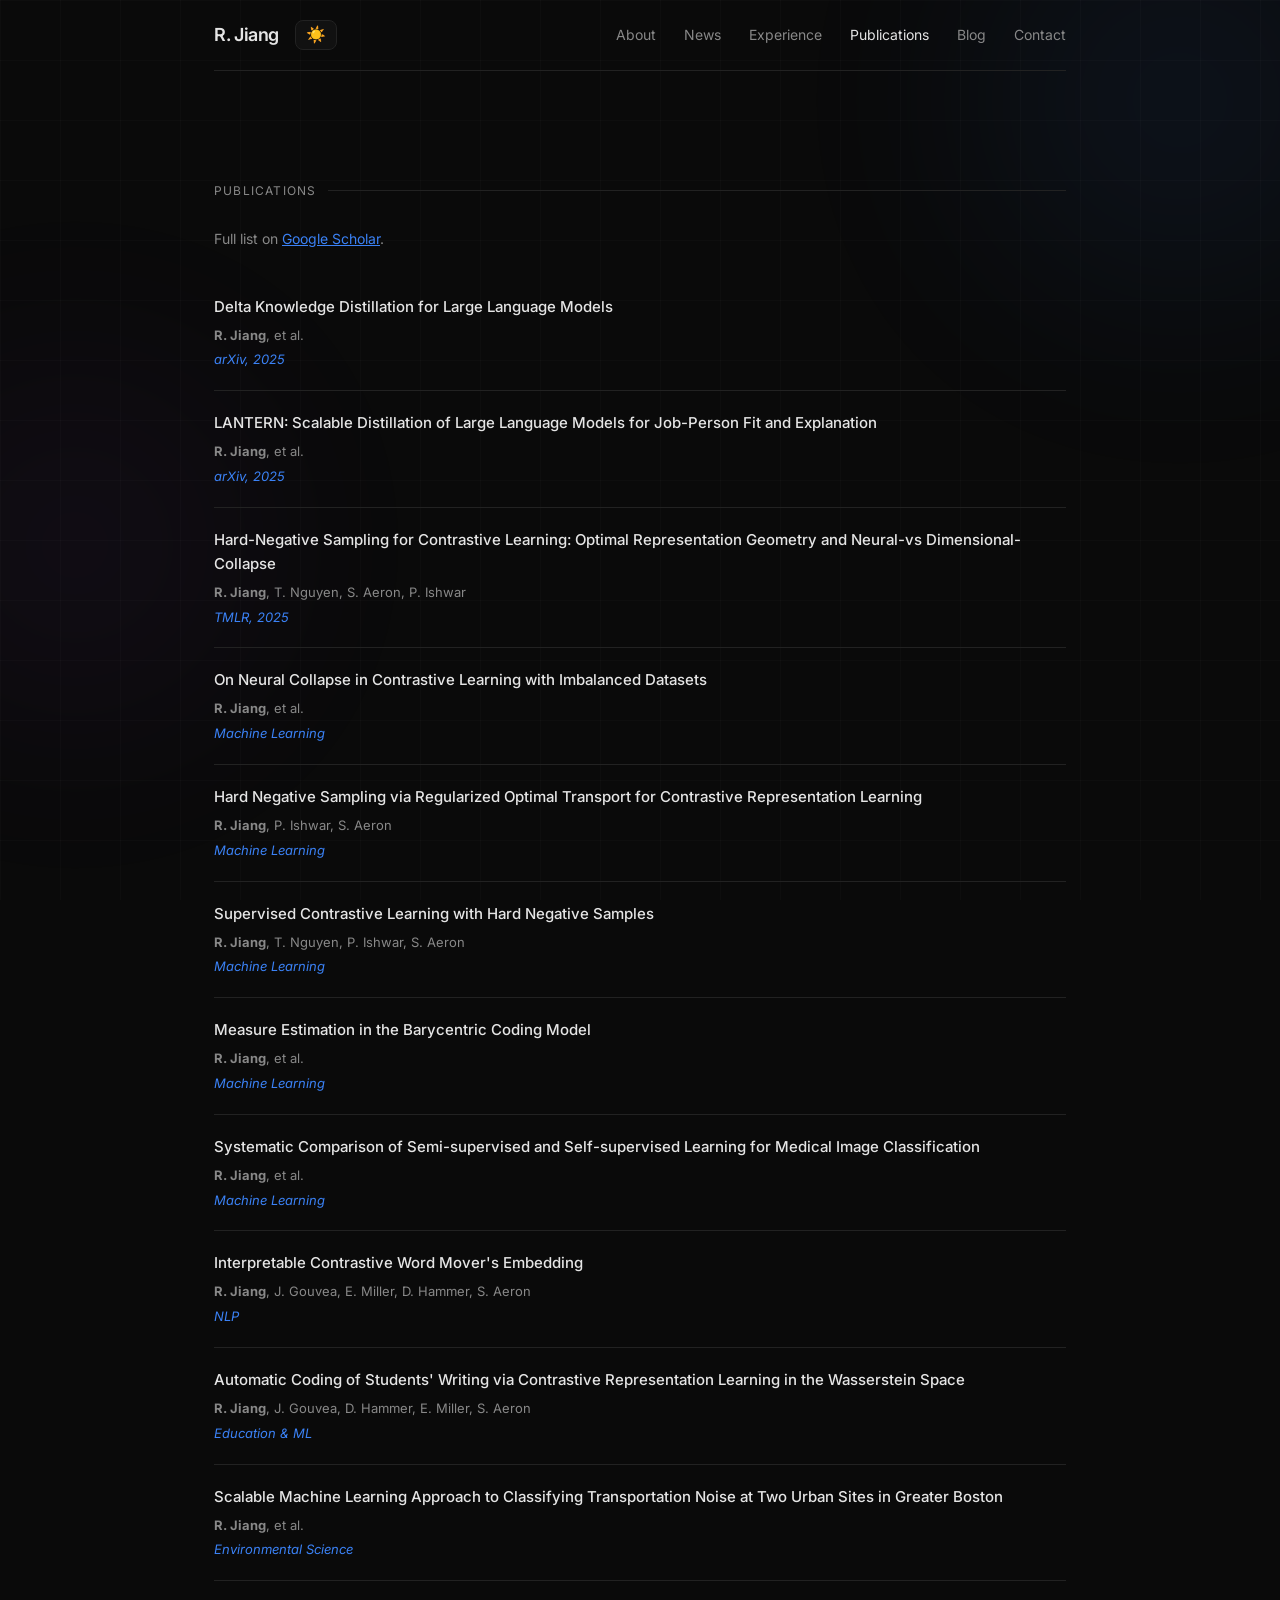
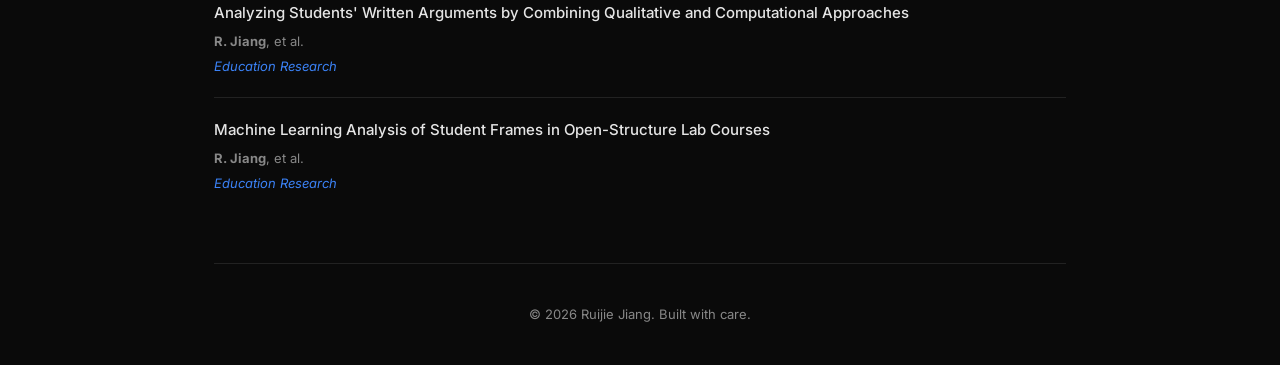
==== pages/publications.html @ 3636083c "Refactor: separate pages for each section, shared render.js" ====
<!DOCTYPE html>
<html lang="en">
<head>
  <meta charset="UTF-8">
  <meta name="viewport" content="width=device-width, initial-scale=1.0">
  <title>Publications — Ruijie Jiang</title>
  <link href="https://fonts.googleapis.com/css2?family=Inter:wght@300;400;500;600;700&family=JetBrains+Mono:wght@400;500&display=swap" rel="stylesheet">
  <link rel="stylesheet" href="../style.css">
</head>
<body>
  <div class="glow-orb glow-1"></div>
  <div class="glow-orb glow-2"></div>
  <div class="container">
    <nav id="nav"></nav>
    <section>
      <div class="section-title">Publications</div>
      <p style="color:var(--text-muted);font-size:14px;margin-bottom:24px;">
        Full list on <a href="${SITE ? SITE.scholar : '#'}" target="_blank" style="color:var(--accent)">Google Scholar</a>.
      </p>
      <div id="pub-list"></div>
    </section>
    <footer id="footer"></footer>
  </div>
  <script src="../data.js"></script>
  <script src="../render.js"></script>
  <script>
    renderNav('nav', '../', 'publications');
    initTheme();
    // Fix the scholar link
    document.querySelector('section p a').href = SITE.scholar;
    renderPublications('pub-list');
    renderFooter('footer');
  </script>
</body>
</html>
---- style.css ----
/* ============================================================
   style.css — 日夜双主题 + 所有组件样式
   ============================================================ */

/* ---- Night theme (default) ---- */
:root {
  --bg: #0a0a0a;
  --bg-card: #111111;
  --bg-card-hover: #1a1a1a;
  --border: #222;
  --text: #e5e5e5;
  --text-muted: #888;
  --accent: #3b82f6;
  --accent-hover: #2563eb;
  --accent-glow: rgba(59, 130, 246, 0.15);
  --accent-border: rgba(59, 130, 246, 0.2);
  --green: #22c55e;
  --purple: #a855f7;
  --orange: #f97316;
  --grid-line: rgba(255, 255, 255, 0.02);
  --skill-tag-bg: rgba(255, 255, 255, 0.05);
  --contact-icon-bg: rgba(255, 255, 255, 0.05);
  --glow1-color: #3b82f6;
  --glow2-color: #a855f7;
  --glow1-opacity: 0.08;
  --glow2-opacity: 0.06;
  --card-hover-border: #333;
  --gradient-from: var(--accent);
  --gradient-to: var(--purple);
}

/* ---- Day theme ---- */
[data-theme="day"] {
  --bg: #f8f9fa;
  --bg-card: #ffffff;
  --bg-card-hover: #f0f1f3;
  --border: #e0e0e0;
  --text: #1a1a1a;
  --text-muted: #666;
  --accent: #2563eb;
  --accent-hover: #1d4ed8;
  --accent-glow: rgba(37, 99, 235, 0.1);
  --accent-border: rgba(37, 99, 235, 0.2);
  --green: #16a34a;
  --purple: #9333ea;
  --orange: #ea580c;
  --grid-line: rgba(0, 0, 0, 0.03);
  --skill-tag-bg: rgba(0, 0, 0, 0.04);
  --contact-icon-bg: rgba(0, 0, 0, 0.04);
  --glow1-color: #60a5fa;
  --glow2-color: #c084fc;
  --glow1-opacity: 0.10;
  --glow2-opacity: 0.08;
  --card-hover-border: #ccc;
  --gradient-from: #2563eb;
  --gradient-to: #9333ea;
}

/* ---- Reset ---- */
* { margin: 0; padding: 0; box-sizing: border-box; }

body {
  font-family: 'Inter', -apple-system, sans-serif;
  background: var(--bg);
  color: var(--text);
  line-height: 1.6;
  overflow-x: hidden;
  transition: background 0.4s, color 0.4s;
}

/* Grid overlay */
body::before {
  content: '';
  position: fixed;
  inset: 0;
  background-image:
    linear-gradient(var(--grid-line) 1px, transparent 1px),
    linear-gradient(90deg, var(--grid-line) 1px, transparent 1px);
  background-size: 60px 60px;
  pointer-events: none;
  z-index: 0;
}

/* Glow orbs */
.glow-orb {
  position: fixed;
  border-radius: 50%;
  filter: blur(120px);
  pointer-events: none;
  z-index: 0;
  transition: opacity 0.4s, background 0.4s;
}
.glow-1 { width: 400px; height: 400px; background: var(--glow1-color); top: -100px; right: -100px; opacity: var(--glow1-opacity); }
.glow-2 { width: 350px; height: 350px; background: var(--glow2-color); bottom: 20%; left: -100px; opacity: var(--glow2-opacity); }

/* ---- Layout ---- */
.container {
  max-width: 900px;
  margin: 0 auto;
  padding: 0 24px;
  position: relative;
  z-index: 1;
}

/* ---- Nav ---- */
nav {
  padding: 20px 0;
  display: flex;
  justify-content: space-between;
  align-items: center;
  border-bottom: 1px solid var(--border);
  margin-bottom: 60px;
}
.nav-left { display: flex; align-items: center; gap: 16px; }
.nav-name { font-weight: 600; font-size: 18px; letter-spacing: -0.02em; }
.nav-links { display: flex; gap: 28px; }
.nav-links a {
  color: var(--text-muted);
  text-decoration: none;
  font-size: 14px;
  transition: color 0.2s;
}
.nav-links a:hover { color: var(--text); }

/* Theme toggle */
.theme-toggle {
  background: var(--bg-card);
  border: 1px solid var(--border);
  border-radius: 8px;
  padding: 6px 10px;
  cursor: pointer;
  font-size: 16px;
  line-height: 1;
  transition: all 0.2s;
}
.theme-toggle:hover { border-color: var(--card-hover-border); }

/* ---- Hero ---- */
.hero { padding: 40px 0 60px; }
.hero-top { display: flex; align-items: flex-start; gap: 32px; }
.hero-photo {
  width: 120px; height: 120px;
  border-radius: 50%;
  border: 3px solid var(--border);
  object-fit: cover;
  flex-shrink: 0;
  transition: border-color 0.3s;
}
.hero-photo:hover { border-color: var(--accent); }
@media (max-width: 640px) {
  .hero-top { flex-direction: column; align-items: center; text-align: center; }
  .hero-photo { width: 100px; height: 100px; }
  .hero-desc { max-width: 100%; }
  .hero-links { justify-content: center; }
}
.hero-badge {
  display: inline-flex;
  align-items: center;
  gap: 8px;
  padding: 6px 14px;
  background: var(--accent-glow);
  border: 1px solid var(--accent-border);
  border-radius: 20px;
  font-size: 13px;
  color: var(--accent);
  margin-bottom: 24px;
}
.hero-badge .dot {
  width: 6px; height: 6px;
  background: var(--green);
  border-radius: 50%;
  animation: pulse 2s infinite;
}
@keyframes pulse {
  0%, 100% { opacity: 1; }
  50% { opacity: 0.4; }
}
.hero h1 {
  font-size: 48px;
  font-weight: 700;
  letter-spacing: -0.03em;
  line-height: 1.15;
  margin-bottom: 20px;
}
.hero h1 .gradient {
  background: linear-gradient(135deg, var(--gradient-from), var(--gradient-to));
  -webkit-background-clip: text;
  -webkit-text-fill-color: transparent;
  background-clip: text;
}
.hero-desc {
  font-size: 18px;
  color: var(--text-muted);
  max-width: 600px;
  line-height: 1.7;
}
.hero-links { display: flex; gap: 12px; margin-top: 32px; flex-wrap: wrap; }
.hero-links a {
  display: inline-flex;
  align-items: center;
  gap: 8px;
  padding: 10px 20px;
  border-radius: 8px;
  font-size: 14px;
  font-weight: 500;
  text-decoration: none;
  transition: all 0.2s;
}
.btn-primary { background: var(--accent); color: #fff; }
.btn-primary:hover { background: var(--accent-hover); }
.btn-secondary {
  background: var(--bg-card);
  color: var(--text);
  border: 1px solid var(--border);
}
.btn-secondary:hover { background: var(--bg-card-hover); border-color: var(--card-hover-border); }

/* ---- Section ---- */
section { padding: 50px 0; }
.section-title {
  font-size: 12px;
  text-transform: uppercase;
  letter-spacing: 0.1em;
  color: var(--text-muted);
  margin-bottom: 28px;
  display: flex;
  align-items: center;
  gap: 12px;
}
.section-title::after {
  content: '';
  flex: 1;
  height: 1px;
  background: var(--border);
}

/* ---- Card ---- */
.card {
  background: var(--bg-card);
  border: 1px solid var(--border);
  border-radius: 12px;
  padding: 24px;
  margin-bottom: 16px;
  transition: all 0.25s;
}
.card:hover {
  background: var(--bg-card-hover);
  border-color: var(--card-hover-border);
  transform: translateY(-2px);
}
.card-header {
  display: flex;
  justify-content: space-between;
  align-items: flex-start;
  margin-bottom: 10px;
}
.card-title { font-size: 17px; font-weight: 600; letter-spacing: -0.01em; }
.card-tag { font-size: 11px; padding: 3px 10px; border-radius: 12px; font-weight: 500; }
.tag-blue   { background: rgba(59, 130, 246, 0.15); color: var(--accent); }
.tag-green  { background: rgba(34, 197, 94, 0.15);  color: var(--green); }
.tag-purple { background: rgba(168, 85, 247, 0.15); color: var(--purple); }
.tag-orange { background: rgba(249, 115, 22, 0.15); color: var(--orange); }
.card-org { font-size: 14px; color: var(--accent); margin-bottom: 4px; }
.card-date { font-size: 13px; color: var(--text-muted); margin-bottom: 10px; }
.card-desc { font-size: 14px; color: var(--text-muted); line-height: 1.6; }

/* ---- Skills ---- */
.skills-grid {
  display: grid;
  grid-template-columns: repeat(auto-fill, minmax(250px, 1fr));
  gap: 16px;
}
.skill-card {
  background: var(--bg-card);
  border: 1px solid var(--border);
  border-radius: 12px;
  padding: 20px;
  transition: all 0.25s;
}
.skill-card:hover { border-color: var(--card-hover-border); transform: translateY(-2px); }
.skill-card h3 {
  font-size: 14px;
  font-weight: 600;
  margin-bottom: 12px;
  display: flex;
  align-items: center;
  gap: 8px;
}
.skill-tags { display: flex; flex-wrap: wrap; gap: 6px; }
.skill-tag {
  font-size: 12px;
  padding: 4px 10px;
  background: var(--skill-tag-bg);
  border: 1px solid var(--border);
  border-radius: 6px;
  color: var(--text-muted);
  font-family: 'JetBrains Mono', monospace;
}

/* ---- Publications ---- */
.pub-item { padding: 20px 0; border-bottom: 1px solid var(--border); }
.pub-item:last-child { border-bottom: none; }
.pub-title { font-size: 15px; font-weight: 500; margin-bottom: 6px; }
.pub-title a { color: var(--text); text-decoration: none; }
.pub-title a:hover { color: var(--accent); }
.pub-authors { font-size: 13px; color: var(--text-muted); margin-bottom: 4px; }
.pub-venue { font-size: 13px; color: var(--accent); font-style: italic; }

/* ---- Contact ---- */
.contact-grid {
  display: grid;
  grid-template-columns: repeat(auto-fit, minmax(200px, 1fr));
  gap: 12px;
}
.contact-item {
  display: flex;
  align-items: center;
  gap: 12px;
  padding: 16px;
  background: var(--bg-card);
  border: 1px solid var(--border);
  border-radius: 10px;
  text-decoration: none;
  color: var(--text);
  font-size: 14px;
  transition: all 0.2s;
}
.contact-item:hover { border-color: var(--accent); background: var(--bg-card-hover); }
.contact-icon {
  width: 36px; height: 36px;
  display: flex;
  align-items: center;
  justify-content: center;
  background: var(--contact-icon-bg);
  border-radius: 8px;
  font-size: 16px;
}
.contact-label { font-weight: 500; }
.contact-sub { font-size: 12px; color: var(--text-muted); }

/* ---- News ---- */
.news-list { list-style: none; }
.news-item {
  display: flex;
  gap: 16px;
  padding: 14px 0;
  border-bottom: 1px solid var(--border);
  font-size: 14px;
  align-items: baseline;
}
.news-item:last-child { border-bottom: none; }
.news-date {
  font-family: 'JetBrains Mono', monospace;
  font-size: 12px;
  color: var(--accent);
  white-space: nowrap;
  min-width: 72px;
}
.news-text { color: var(--text-muted); line-height: 1.5; }
.news-show-more {
  display: inline-block;
  margin-top: 12px;
  font-size: 13px;
  color: var(--accent);
  cursor: pointer;
  background: none;
  border: none;
  padding: 0;
  font-family: inherit;
}
.news-show-more:hover { text-decoration: underline; }

/* ---- Blog ---- */
.blog-grid {
  display: grid;
  grid-template-columns: repeat(auto-fill, minmax(380px, 1fr));
  gap: 16px;
}
.blog-card {
  background: var(--bg-card);
  border: 1px solid var(--border);
  border-radius: 12px;
  padding: 24px;
  transition: all 0.25s;
  display: flex;
  flex-direction: column;
}
.blog-card:hover {
  background: var(--bg-card-hover);
  border-color: var(--card-hover-border);
  transform: translateY(-2px);
}
.blog-card-title {
  font-size: 16px;
  font-weight: 600;
  margin-bottom: 8px;
  letter-spacing: -0.01em;
}
.blog-card-title a { color: var(--text); text-decoration: none; }
.blog-card-title a:hover { color: var(--accent); }
.blog-card-meta {
  font-size: 12px;
  color: var(--text-muted);
  margin-bottom: 10px;
  display: flex;
  align-items: center;
  gap: 10px;
}
.blog-card-tags { display: flex; gap: 6px; flex-wrap: wrap; }
.blog-tag {
  font-size: 11px;
  padding: 2px 8px;
  background: rgba(59, 130, 246, 0.1);
  color: var(--accent);
  border-radius: 4px;
  font-family: 'JetBrains Mono', monospace;
}
.blog-card-summary {
  font-size: 13px;
  color: var(--text-muted);
  line-height: 1.6;
  flex: 1;
}
.blog-empty {
  color: var(--text-muted);
  font-size: 14px;
  font-style: italic;
}

/* ---- Footer ---- */
footer {
  padding: 40px 0;
  border-top: 1px solid var(--border);
  text-align: center;
  color: var(--text-muted);
  font-size: 13px;
}

/* ---- Responsive ---- */
@media (max-width: 640px) {
  .hero h1 { font-size: 32px; }
  .hero-desc { font-size: 16px; }
  nav { flex-direction: column; gap: 16px; }
  .skills-grid { grid-template-columns: 1fr; }
  .contact-grid { grid-template-columns: 1fr; }
  .blog-grid { grid-template-columns: 1fr; }
}
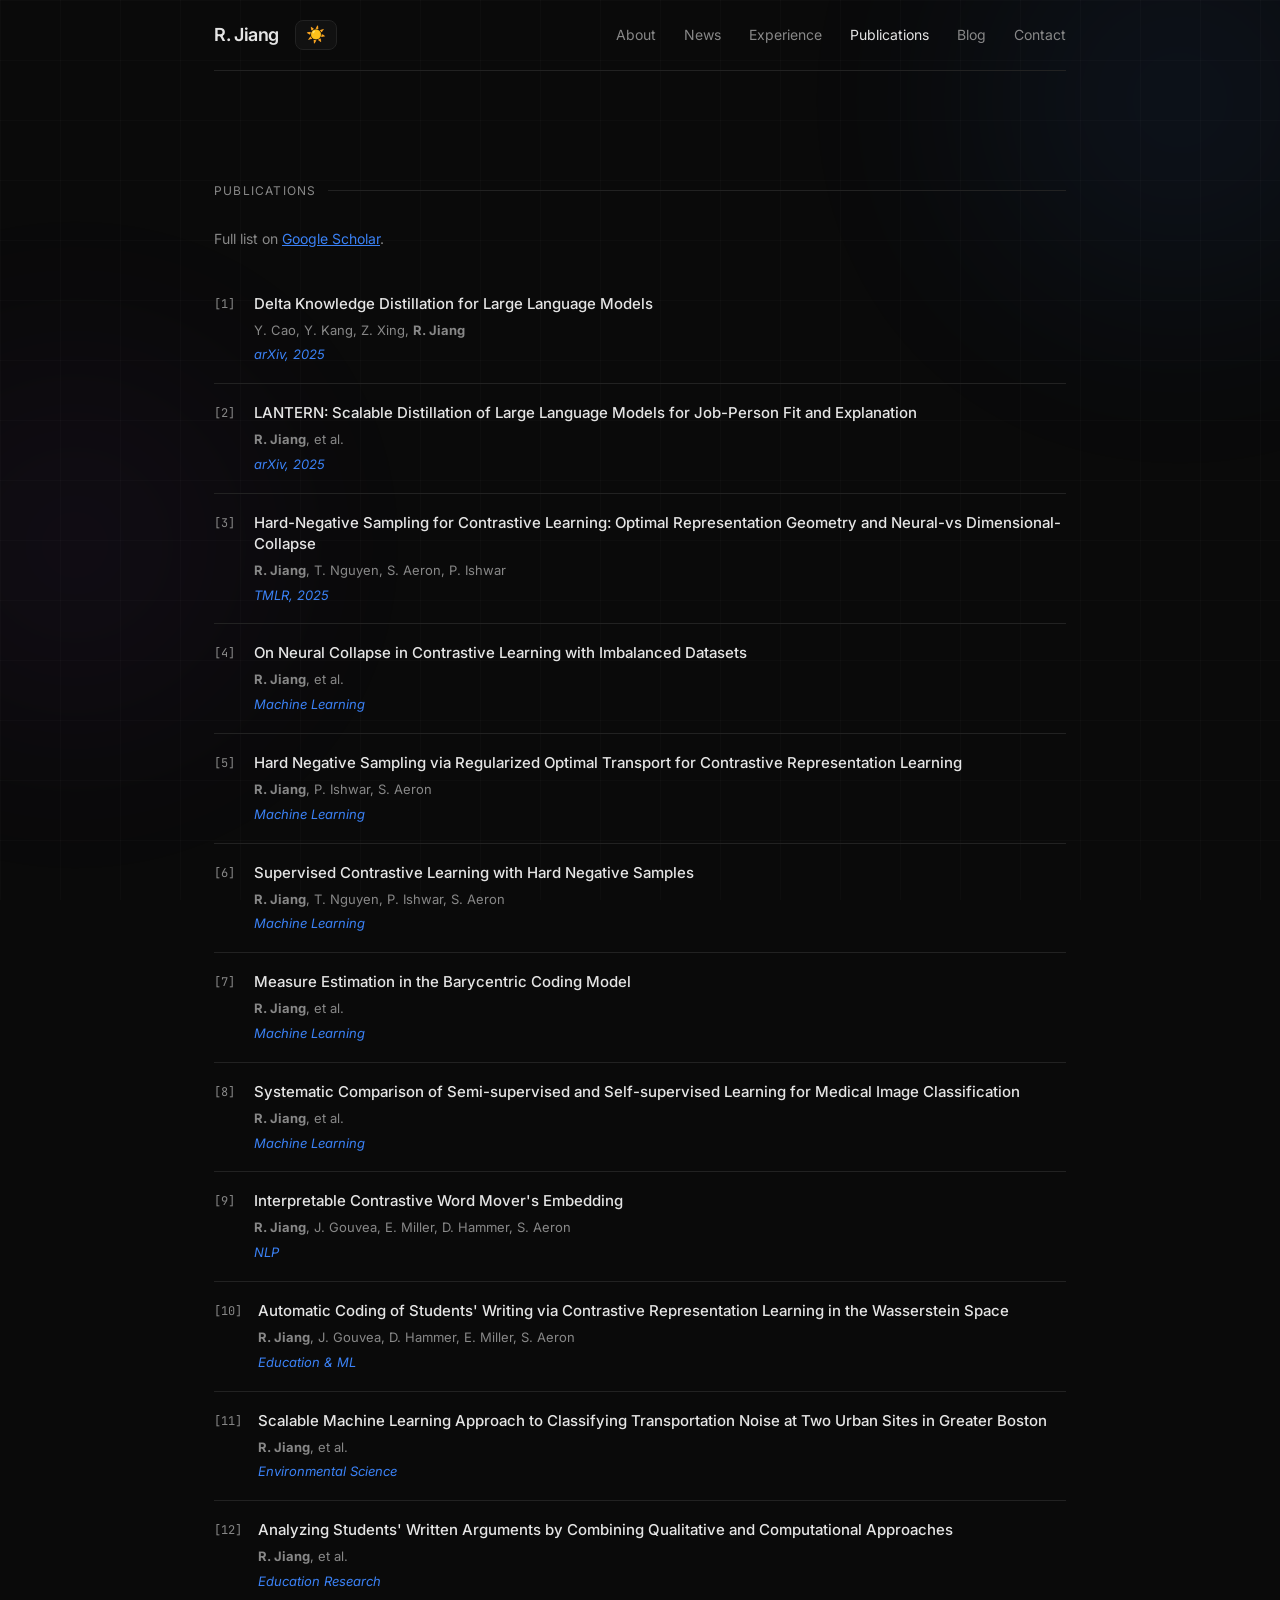
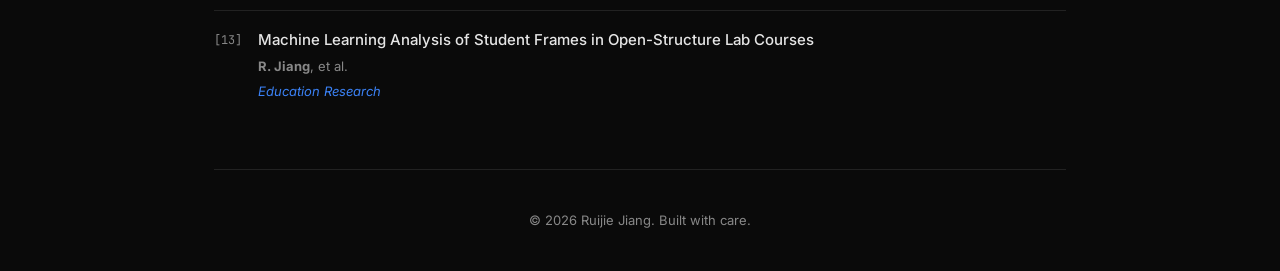
==== commit 0b5dedb2: "Fix: news order, Delta-KD author order, publications page scholar link, blog post navigation chain" ====
--- a/pages/publications.html
+++ b/pages/publications.html
@@ -14,9 +14,7 @@
     <nav id="nav"></nav>
     <section>
       <div class="section-title">Publications</div>
-      <p style="color:var(--text-muted);font-size:14px;margin-bottom:24px;">
-        Full list on <a href="${SITE ? SITE.scholar : '#'}" target="_blank" style="color:var(--accent)">Google Scholar</a>.
-      </p>
+      <p id="scholar-link" style="color:var(--text-muted);font-size:14px;margin-bottom:24px;"></p>
       <div id="pub-list"></div>
     </section>
     <footer id="footer"></footer>
@@ -26,8 +24,7 @@
   <script>
     renderNav('nav', '../', 'publications');
     initTheme();
-    // Fix the scholar link
-    document.querySelector('section p a').href = SITE.scholar;
+    document.getElementById('scholar-link').innerHTML = 'Full list on <a href="' + SITE.scholar + '" target="_blank" style="color:var(--accent)">Google Scholar</a>.';
     renderPublications('pub-list');
     renderFooter('footer');
   </script>
--- a/style.css
+++ b/style.css
@@ -298,9 +298,24 @@
 }
 
 /* ---- Publications ---- */
-.pub-item { padding: 20px 0; border-bottom: 1px solid var(--border); }
+.pub-item {
+  display: flex;
+  gap: 16px;
+  padding: 18px 0;
+  border-bottom: 1px solid var(--border);
+  transition: padding-left 0.2s;
+}
 .pub-item:last-child { border-bottom: none; }
-.pub-title { font-size: 15px; font-weight: 500; margin-bottom: 6px; }
+.pub-item:hover { padding-left: 8px; }
+.pub-num {
+  font-family: 'JetBrains Mono', monospace;
+  font-size: 12px;
+  color: var(--text-muted);
+  min-width: 24px;
+  padding-top: 2px;
+}
+.pub-content { flex: 1; }
+.pub-title { font-size: 15px; font-weight: 500; margin-bottom: 6px; line-height: 1.4; }
 .pub-title a { color: var(--text); text-decoration: none; }
 .pub-title a:hover { color: var(--accent); }
 .pub-authors { font-size: 13px; color: var(--text-muted); margin-bottom: 4px; }
@@ -372,29 +387,35 @@
 
 /* ---- Blog ---- */
 .blog-grid {
-  display: grid;
-  grid-template-columns: repeat(auto-fill, minmax(380px, 1fr));
-  gap: 16px;
+  display: flex;
+  flex-direction: column;
+  gap: 0;
 }
 .blog-card {
-  background: var(--bg-card);
-  border: 1px solid var(--border);
-  border-radius: 12px;
-  padding: 24px;
-  transition: all 0.25s;
-  display: flex;
-  flex-direction: column;
-}
-.blog-card:hover {
-  background: var(--bg-card-hover);
-  border-color: var(--card-hover-border);
-  transform: translateY(-2px);
-}
+  display: flex;
+  gap: 20px;
+  align-items: flex-start;
+  padding: 24px 0;
+  border-bottom: 1px solid var(--border);
+  transition: all 0.2s;
+}
+.blog-card:last-child { border-bottom: none; }
+.blog-card:hover { padding-left: 8px; }
+.blog-card-date-col {
+  min-width: 80px;
+  font-family: 'JetBrains Mono', monospace;
+  font-size: 12px;
+  color: var(--accent);
+  padding-top: 3px;
+  white-space: nowrap;
+}
+.blog-card-content { flex: 1; }
 .blog-card-title {
-  font-size: 16px;
+  font-size: 17px;
   font-weight: 600;
   margin-bottom: 8px;
   letter-spacing: -0.01em;
+  line-height: 1.4;
 }
 .blog-card-title a { color: var(--text); text-decoration: none; }
 .blog-card-title a:hover { color: var(--accent); }
@@ -416,11 +437,18 @@
   font-family: 'JetBrains Mono', monospace;
 }
 .blog-card-summary {
+  font-size: 14px;
+  color: var(--text-muted);
+  line-height: 1.6;
+}
+.blog-card-readmore {
+  display: inline-block;
+  margin-top: 8px;
   font-size: 13px;
-  color: var(--text-muted);
-  line-height: 1.6;
-  flex: 1;
-}
+  color: var(--accent);
+  text-decoration: none;
+}
+.blog-card-readmore:hover { text-decoration: underline; }
 .blog-empty {
   color: var(--text-muted);
   font-size: 14px;
@@ -443,5 +471,8 @@
   nav { flex-direction: column; gap: 16px; }
   .skills-grid { grid-template-columns: 1fr; }
   .contact-grid { grid-template-columns: 1fr; }
-  .blog-grid { grid-template-columns: 1fr; }
-}
+  .blog-card { flex-direction: column; gap: 8px; }
+  .blog-card-date-col { min-width: auto; }
+  .pub-item { flex-direction: column; gap: 4px; }
+  .pub-num { min-width: auto; }
+}
